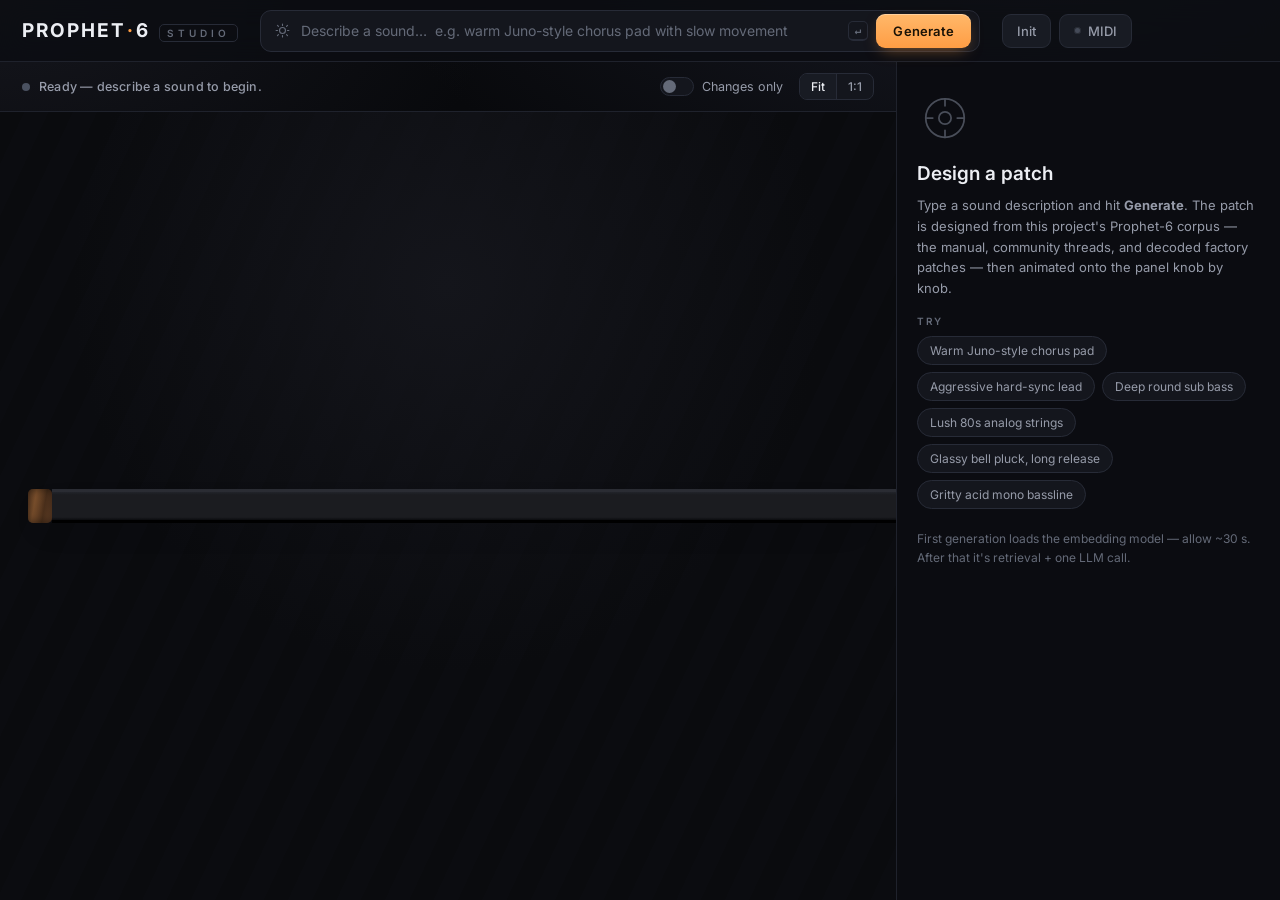
==== src/ui/static/studio.html @ b37401de "Initial public release: Prophet-6 RAG knowledge engine Measurement-first domain RAG: structure-aware" ====
<!DOCTYPE html>
<html lang="en">
<head>
<meta charset="utf-8">
<title>Prophet-6 Studio · Patch Designer</title>
<meta name="viewport" content="width=device-width, initial-scale=1">
<link rel="preconnect" href="https://fonts.googleapis.com">
<link rel="stylesheet" href="studio.css">
</head>
<body>

<!-- ============================ top command bar ============================ -->
<header class="topbar">
  <div class="wordmark">
    <span class="mark">PROPHET<i>·</i>6</span>
    <span class="studio">STUDIO</span>
  </div>

  <form id="queryForm" class="cmd" autocomplete="off">
    <svg class="cmd-ic" viewBox="0 0 24 24" aria-hidden="true">
      <path d="M12 3v2M12 19v2M5 12H3M21 12h-2M6.3 6.3 4.9 4.9M19.1 19.1l-1.4-1.4M17.7 6.3l1.4-1.4M4.9 19.1l1.4-1.4" />
      <circle cx="12" cy="12" r="4.2"/>
    </svg>
    <input id="queryInput" type="text"
           placeholder="Describe a sound…  e.g. warm Juno-style chorus pad with slow movement">
    <kbd class="cmd-hint">↵</kbd>
    <button id="goBtn" type="submit" class="primary">
      <span class="label">Generate</span>
      <span class="spinner" aria-hidden="true"></span>
    </button>
  </form>

  <div class="actions">
    <button id="resetBtn" type="button" class="ghost" title="Return every control to the INIT patch">
      Init
    </button>
    <button id="midiBtn" type="button" class="ghost midi-pill" title="MIDI output to a connected Prophet-6">
      <span class="dot"></span> MIDI
    </button>
  </div>

  <!-- MIDI popover (D-030 controls, restyled) -->
  <div id="midiPanel" class="popover" hidden>
    <div class="pop-head">
      <span>Hardware output</span>
      <button id="midiClose" class="x" type="button" aria-label="Close">✕</button>
    </div>
    <p class="pop-note">Send the generated patch to a connected Prophet-6 as one edit-buffer
       dump. Saved programs are never overwritten.</p>
    <button id="midiToggle" type="button" class="toggle-wide off">MIDI output is OFF</button>
    <label class="pop-row">
      <span>Port</span>
      <select id="midiPort" disabled></select>
    </label>
    <button id="midiCapture" type="button" class="ghost wide" disabled
            title="Read the Prophet-6's current edit buffer into the panel">
      Capture current patch ⤓
    </button>
    <p id="midiHint" class="pop-hint">Web MIDI needs Chrome or Edge.</p>
  </div>
</header>

<!-- =============================== workspace =============================== -->
<main class="workspace">

  <!-- centre: the Prophet-6 unit on a modern stage -->
  <section class="center-col">
    <div class="stage-bar">
      <div id="status" class="status idle">Ready — describe a sound to begin.</div>
      <div class="stage-tools">
        <label class="switch" title="Dim the panel sections the patch didn't touch">
          <input id="changesOnly" type="checkbox">
          <span class="track"></span>
          <span class="text">Changes only</span>
        </label>
        <div class="zoom" role="group" aria-label="Zoom">
          <button id="zoomFit" type="button" class="on">Fit</button>
          <button id="zoom100" type="button">1:1</button>
        </div>
      </div>
    </div>

    <div id="stage" class="stage">
      <div id="unit" class="unit synth">
        <div class="cheek left"></div>
        <main id="panel"><!-- hardware panel rendered from /api/schema --></main>
        <div class="cheek right"></div>
      </div>
    </div>
  </section>

  <!-- right: the inspector -->
  <aside class="inspector">
    <div id="inspector" class="inspector-inner">
      <div class="empty">
        <div class="empty-glyph">
          <svg viewBox="0 0 64 64" aria-hidden="true">
            <circle cx="32" cy="32" r="22"/>
            <circle cx="32" cy="32" r="7"/>
            <path d="M32 10v8M32 46v8M10 32h8M46 32h8"/>
          </svg>
        </div>
        <h2>Design a patch</h2>
        <p>Type a sound description and hit <b>Generate</b>. The patch is designed from this
           project's Prophet-6 corpus — the manual, community threads, and decoded factory
           patches — then animated onto the panel knob by knob.</p>
        <div class="suggest">
          <span class="suggest-label">Try</span>
          <button class="chip" type="button">Warm Juno-style chorus pad</button>
          <button class="chip" type="button">Aggressive hard-sync lead</button>
          <button class="chip" type="button">Deep round sub bass</button>
          <button class="chip" type="button">Lush 80s analog strings</button>
          <button class="chip" type="button">Glassy bell pluck, long release</button>
          <button class="chip" type="button">Gritty acid mono bassline</button>
        </div>
        <p class="fineprint">First generation loads the embedding model — allow ~30&nbsp;s.
           After that it's retrieval + one LLM call.</p>
      </div>
    </div>
  </aside>

</main>

<script src="studio.js"></script>
</body>
</html>
---- src/ui/static/studio.css ----
/* Prophet-6 Studio — the faithful hardware unit (identical to the original panel)
   centred on a modern stage, framed by a modern command bar + inspector.
   The "## HARDWARE PANEL" block is reproduced from the original style.css so the unit
   looks exactly like the real desktop module; everything else is the modern surround.
   Shares the same /api endpoints as index.html — no server change. */

@import url("https://fonts.googleapis.com/css2?family=Inter:wght@400;500;600;700&family=JetBrains+Mono:wght@500;600&display=swap");

:root {
  /* modern surround */
  --bg:        #08090c;
  --surface:   #14161d;
  --surface-2: #181b23;
  --raised:    #1d212b;
  --border:    #272b37;
  --border-soft:#1f222c;
  --text:      #eceef3;
  --text-dim:  #969ba9;
  --text-faint:#646a78;
  --amber:     #ff9d44;
  --amber-soft:#ffb86a;
  --warm-2:    #ff6a4d;
  --blue:      #6fa8ff;

  /* hardware face (from the original) */
  --face: #1b1c20;
  --face-edge: #0b0c0f;
  --cream: #e7decb;
  --cream-dim: #9b948466;
  --line: #cfc6b866;
  --led-off: #3a1410;
  --led-on: #ff4f2a;
  --seg: #ff2a18;
  --hl: #ffb24d;           /* highlight for adjusted controls */

  /* provenance badges */
  --manual:  #7fd08a;
  --reddit:  #ff9d5c;
  --patch:   #6fb8ff;
  --general: #9aa3b2;

  --shadow: 0 1px 0 #ffffff08 inset, 0 10px 30px -12px #000a;
  font-family: "Inter", "Segoe UI", system-ui, sans-serif;
}

* { box-sizing: border-box; }
html, body { height: 100%; }
body {
  margin: 0; color: var(--text); font-size: 14px; -webkit-font-smoothing: antialiased;
  display: flex; flex-direction: column; overflow: hidden;
  background:
    radial-gradient(1100px 560px at 80% -8%, #181a24 0%, transparent 60%),
    radial-gradient(900px 500px at 0% 0%, #15161d 0%, transparent 55%), var(--bg);
  background-attachment: fixed;
}
::selection { background: #ff9d4455; }

/* ============================== top bar ============================== */
.topbar {
  position: relative; z-index: 30;
  display: flex; align-items: center; gap: 22px; padding: 0 22px;
  height: 62px; flex: none;
  background: #0c0d12cc; backdrop-filter: blur(14px);
  border-bottom: 1px solid var(--border-soft);
}
.wordmark { display: flex; align-items: baseline; gap: 9px; user-select: none; }
.wordmark .mark { font-size: 19px; font-weight: 700; letter-spacing: 2px; }
.wordmark .mark i { color: var(--amber); font-style: normal; padding: 0 1px; }
.wordmark .studio {
  font-size: 10px; font-weight: 600; letter-spacing: 4px; color: var(--text-faint);
  border: 1px solid var(--border); border-radius: 5px; padding: 2px 7px;
}
.cmd {
  flex: 1; max-width: 720px; display: flex; align-items: center; gap: 8px;
  background: var(--surface); border: 1px solid var(--border); border-radius: 11px;
  padding: 0 8px 0 13px; height: 42px; transition: border-color .2s, box-shadow .2s;
}
.cmd:focus-within { border-color: #4a4030; box-shadow: 0 0 0 3px #ff9d4422; }
.cmd-ic { width: 17px; height: 17px; flex: none; fill: none; stroke: var(--text-faint);
          stroke-width: 1.6; stroke-linecap: round; }
.cmd:focus-within .cmd-ic { stroke: var(--amber); }
#queryInput {
  flex: 1; min-width: 0; height: 100%; border: 0; outline: 0; background: transparent;
  color: var(--text); font-size: 14px; font-family: inherit;
}
#queryInput::placeholder { color: var(--text-faint); }
.cmd-hint {
  font: 600 11px/1 "JetBrains Mono", monospace; color: var(--text-faint);
  border: 1px solid var(--border); border-bottom-width: 2px; border-radius: 5px;
  padding: 3px 6px; flex: none;
}
button { font-family: inherit; cursor: pointer; border: 0; }
.primary {
  display: inline-flex; align-items: center; gap: 8px; height: 34px; padding: 0 17px;
  border-radius: 9px; font-size: 13px; font-weight: 600; letter-spacing: .2px;
  color: #1a1206; background: linear-gradient(180deg, var(--amber-soft), var(--amber));
  box-shadow: 0 1px 0 #ffffff55 inset, 0 6px 16px -6px #ff9d4488; transition: filter .15s, transform .05s;
}
.primary:hover { filter: brightness(1.06); }
.primary:active { transform: translateY(1px); }
.primary:disabled { filter: grayscale(.3) brightness(.8); cursor: wait; }
.primary .spinner { display: none; width: 14px; height: 14px; border-radius: 50%;
  border: 2px solid #1a120655; border-top-color: #1a1206; animation: spin .7s linear infinite; }
.primary.loading .label { display: none; }
.primary.loading .spinner { display: inline-block; }
@keyframes spin { to { transform: rotate(360deg); } }

.actions { display: flex; align-items: center; gap: 8px; }
.ghost {
  height: 34px; padding: 0 14px; border-radius: 9px; font-size: 13px; font-weight: 500;
  color: var(--text-dim); background: var(--surface-2); border: 1px solid var(--border);
  transition: color .15s, border-color .15s, background .15s;
}
.ghost:hover { color: var(--text); border-color: #3a3f4d; }
.ghost:disabled { opacity: .45; cursor: not-allowed; }
.midi-pill { display: inline-flex; align-items: center; gap: 7px; }
.midi-pill .dot { width: 7px; height: 7px; border-radius: 50%; background: #444a58;
  box-shadow: inset 0 0 0 1px #0006; transition: background .2s, box-shadow .2s; }
.midi-pill.on { color: var(--text); border-color: #4a4030; }
.midi-pill.on .dot { background: var(--amber); box-shadow: 0 0 9px var(--amber); }

/* MIDI popover */
.popover {
  position: absolute; top: 56px; right: 18px; width: 290px; z-index: 40;
  background: var(--raised); border: 1px solid var(--border); border-radius: 13px;
  box-shadow: 0 20px 50px -16px #000c; padding: 14px; animation: pop .14s ease-out;
}
@keyframes pop { from { opacity: 0; transform: translateY(-6px); } }
.pop-head { display: flex; justify-content: space-between; align-items: center;
  font-weight: 600; margin-bottom: 8px; }
.pop-head .x { background: none; color: var(--text-faint); font-size: 13px; padding: 2px 6px;
  border-radius: 6px; }
.pop-head .x:hover { color: var(--text); background: var(--surface); }
.pop-note { color: var(--text-dim); font-size: 12px; line-height: 1.5; margin: 0 0 12px; }
.toggle-wide {
  width: 100%; height: 38px; border-radius: 9px; font-size: 12.5px; font-weight: 600;
  letter-spacing: .3px; margin-bottom: 10px; transition: background .2s, color .2s, box-shadow .2s;
}
.toggle-wide.off { background: var(--surface); color: var(--text-dim); border: 1px solid var(--border); }
.toggle-wide.on  { background: linear-gradient(180deg, var(--amber-soft), var(--amber));
  color: #1a1206; box-shadow: 0 0 18px -4px var(--amber); }
.pop-row { display: flex; align-items: center; justify-content: space-between; gap: 8px;
  font-size: 12.5px; color: var(--text-dim); margin-bottom: 10px; }
.pop-row select {
  flex: 1; max-width: 190px; height: 32px; padding: 0 8px; border-radius: 8px;
  background: var(--surface); color: var(--text); border: 1px solid var(--border); font-family: inherit;
}
.pop-row select:disabled { opacity: .45; }
.ghost.wide { width: 100%; height: 36px; }
.pop-hint { color: var(--text-faint); font-size: 11px; margin: 10px 0 0; line-height: 1.5; }

/* ============================== workspace ============================== */
.workspace {
  flex: 1; min-height: 0; display: grid; grid-template-columns: minmax(0, 1fr) 384px;
}
.center-col { min-width: 0; display: flex; flex-direction: column; }
.stage-bar {
  display: flex; align-items: center; justify-content: space-between; gap: 14px;
  padding: 11px 22px; border-bottom: 1px solid var(--border-soft); flex: none;
}
.status {
  font-size: 12.5px; font-weight: 500; letter-spacing: .2px; display: inline-flex;
  align-items: center; gap: 9px; min-height: 18px; color: var(--text-dim);
}
.status::before {
  content: ""; width: 8px; height: 8px; border-radius: 50%; flex: none;
  background: var(--text-faint); transition: background .2s;
}
.status.idle::before    { background: #4a5160; }
.status.working::before { background: var(--amber); animation: pulse 1.1s ease-in-out infinite; }
.status.done::before    { background: var(--manual); box-shadow: 0 0 8px var(--manual); }
.status.error::before   { background: var(--warm-2); box-shadow: 0 0 8px var(--warm-2); }
.status.working { color: var(--amber-soft); }
.status.error   { color: #ff9b86; }
@keyframes pulse { 0%,100% { box-shadow: 0 0 0 0 #ff9d4400; } 50% { box-shadow: 0 0 0 5px #ff9d4422; } }

.stage-tools { display: flex; align-items: center; gap: 16px; }
.switch { display: inline-flex; align-items: center; gap: 8px; cursor: pointer; user-select: none; }
.switch input { position: absolute; opacity: 0; pointer-events: none; }
.switch .track { width: 34px; height: 19px; border-radius: 11px; background: var(--surface);
  border: 1px solid var(--border); position: relative; transition: background .2s, border-color .2s; }
.switch .track::after { content: ""; position: absolute; top: 2px; left: 2px; width: 13px; height: 13px;
  border-radius: 50%; background: var(--text-faint); transition: transform .2s, background .2s; }
.switch input:checked + .track { background: #3a2e1c; border-color: #5a4324; }
.switch input:checked + .track::after { transform: translateX(15px); background: var(--amber); }
.switch .text { font-size: 12.5px; color: var(--text-dim); }
.zoom { display: inline-flex; background: var(--surface); border: 1px solid var(--border);
  border-radius: 8px; overflow: hidden; }
.zoom button { padding: 5px 11px; font-size: 12px; font-weight: 500; color: var(--text-dim);
  background: transparent; }
.zoom button.on { background: var(--surface-2); color: var(--text); }
.zoom button + button { border-left: 1px solid var(--border); }

/* the stage: holds the centred, auto-fit hardware unit on a "desk" backdrop */
.stage {
  flex: 1; min-height: 0; display: flex; overflow: auto;
  padding: 28px; position: relative;
  background:
    radial-gradient(60% 70% at 50% 22%, #14151b 0%, transparent 70%),
    repeating-linear-gradient(115deg, #0a0b0e 0 22px, #0b0c10 22px 44px);
}
.stage::-webkit-scrollbar { width: 11px; height: 11px; }
.stage::-webkit-scrollbar-thumb { background: #232734; border-radius: 8px;
  border: 3px solid transparent; background-clip: padding-box; }
.unit { margin: auto; display: flex; min-width: 0; align-self: flex-start;
  border-radius: 8px; box-shadow: 0 40px 80px -30px #000e, 0 12px 30px -16px #000a; }

/* ============================================================= *
 *  ## HARDWARE PANEL — reproduced from the original style.css   *
 *  so the unit is identical to the real Prophet-6 desktop.      *
 * ============================================================= */
.cheek {
  width: 24px; flex: none; align-self: stretch; border-radius: 5px;
  background: linear-gradient(100deg, #5a3a22, #7a4f2c 30%, #4a2f1b 65%, #6b452a);
  box-shadow: inset 0 0 8px #0008;
}
main#panel {
  display: flex; flex-direction: column; gap: 10px;
  padding: 14px 12px; min-width: 1500px;
  background: linear-gradient(180deg, #22242a, var(--face) 10%, var(--face) 90%, var(--face-edge));
  border-top: 3px solid #2a2c33; border-bottom: 3px solid #000;
}
.band { display: flex; gap: 8px; align-items: stretch; }
.col  { display: flex; flex-direction: column; gap: 8px; flex: none; }
.col > .band { flex: 1; }
.col > .section { flex: 1; }
.section {
  border: 1px solid var(--line); border-radius: 5px;
  padding: 16px 7px 5px; position: relative; flex: none;
  display: flex; gap: 6px; align-items: flex-start;
}
.section > h2 {
  position: absolute; top: -8px; left: 9px; margin: 0; padding: 0 6px;
  font-size: 9px; font-weight: 600; letter-spacing: 1.6px; text-transform: uppercase;
  color: var(--cream); background: var(--face); white-space: nowrap;
}
.section.touched > h2 { color: var(--hl); }
.section.plain { border-color: transparent; }
.section.grid2 { display: grid; grid-template-columns: repeat(2, auto); align-content: space-evenly; }
.section.tall { align-self: stretch; }
.section.bottom { align-items: flex-end; padding-bottom: 4px; }
.section.digits { gap: 3px; }
.subgroup { border-left: 1px solid var(--line); padding-left: 6px; }
.subgroup .subrow { display: flex; gap: 4px; }
.grouplabel {
  font-size: 8px; letter-spacing: 1.2px; text-transform: uppercase;
  color: var(--cream); margin-bottom: 2px; text-align: center;
}
.param { width: 54px; text-align: center; position: relative; border-radius: 5px; padding: 3px 1px; flex: none; }
.param .plabel {
  font-size: 8px; letter-spacing: .6px; text-transform: uppercase;
  color: var(--cream); margin-top: 2px; line-height: 1.25;
}
.param .readout { font-size: 9.5px; color: var(--cream-dim); min-height: 11px; margin-top: 1px; }
.param.deco { opacity: .82; }
.dial {
  width: 38px; height: 38px; margin: 0 auto; border-radius: 50%; position: relative;
  background: radial-gradient(circle at 35% 30%, #3c3f48, #131418 70%);
  box-shadow: 0 2px 5px #000c, inset 0 1px 1px #ffffff22;
}
.param.mini .dial { width: 30px; height: 30px; }
.param.mini { width: 46px; }
.dial .pointer { position: absolute; inset: 0; transition: transform .45s cubic-bezier(.3,.9,.35,1.05); }
.dial .pointer::before {
  content: ""; position: absolute; left: 50%; top: 3px; width: 2.5px; height: 12px;
  margin-left: -1.25px; border-radius: 2px; background: var(--cream);
}
.param.mini .pointer::before { height: 9px; top: 2px; }
.param.bipolar .dial::after {
  content: ""; position: absolute; left: 50%; top: -6px; width: 1px; height: 4px;
  margin-left: -.5px; background: var(--cream-dim);
}
.param.toggle { width: 48px; }
.ledbtn {
  width: 26px; height: 21px; padding: 0; border-radius: 3px;
  background: linear-gradient(#34363e, #1c1d22); border: 1px solid #000;
  box-shadow: 0 2px 3px #000a; display: inline-flex; align-items: center; justify-content: center;
}
.led {
  width: 8px; height: 8px; border-radius: 50%; background: var(--led-off);
  box-shadow: inset 0 1px 2px #0009; transition: background .25s, box-shadow .25s;
}
.on > .led, .opt.on .led, .fled.on .led, .capbtn.on .led {
  background: var(--led-on); box-shadow: 0 0 8px var(--led-on);
}
.param.select { width: 64px; text-align: left; }
.param.select .opts { display: flex; flex-direction: column; gap: 1px; }
.opt { display: flex; align-items: center; gap: 4px; font-size: 7.5px; letter-spacing: .4px;
       text-transform: uppercase; color: var(--cream-dim); cursor: default; }
.opt .led { width: 6px; height: 6px; flex: none; }
.opt.on { color: var(--cream); }
.param.select .plabel { text-align: center; }
.param.hf { width: 44px; }
.fpair { width: 38px; text-align: center; flex: none; padding-top: 1px; }
.fpair .param.fled {
  width: auto; display: flex; align-items: center; gap: 4px; justify-content: flex-start;
  padding: 2px 4px; margin: 1px 0;
}
.fled .led { width: 7px; height: 7px; }
.fled .flabel { font-size: 8px; letter-spacing: .6px; color: var(--cream); }
.param.display { width: 64px; }
.dispwin {
  position: relative; height: 28px; overflow: hidden;
  display: flex; align-items: center; justify-content: center;
  background: linear-gradient(180deg, #070101 0%, #160302 45%, #0d0202 100%);
  border: 2px solid #000; border-radius: 4px;
  box-shadow: inset 0 2px 5px #000e, inset 0 -1px 1px #1a0505, 0 1px 0 #ffffff18;
  color: var(--seg); font-size: 14px; letter-spacing: 2px;
  font-family: Consolas, "Lucida Console", monospace; font-weight: 700;
  font-style: italic;
  text-shadow: 0 0 3px var(--seg), 0 0 9px #ff2a1880;
  transition: opacity .2s;
}
.dispwin::before {
  content: "888"; position: absolute; inset: 0;
  display: flex; align-items: center; justify-content: center;
  color: #ff2a18; opacity: .09; text-shadow: none; pointer-events: none;
}
.dispwin::after {
  content: ""; position: absolute; left: 0; right: 0; top: 0; height: 45%;
  background: linear-gradient(180deg, #ffffff14, transparent); pointer-events: none;
}
.param.encoder .dial {
  background: radial-gradient(circle at 35% 30%, #41444e, #15161a 72%);
}
.miniscreen {
  position: relative; height: 17px; margin: 3px 3px 0; overflow: hidden;
  display: flex; align-items: center; justify-content: center;
  background: linear-gradient(180deg, #070101, #160302 45%, #0d0202);
  border: 1px solid #000; border-radius: 3px;
  box-shadow: inset 0 1px 3px #000d, 0 1px 0 #ffffff14;
  color: var(--seg); font-size: 10.5px; letter-spacing: 1.2px;
  font-family: Consolas, "Lucida Console", monospace;
  font-weight: 700; font-style: italic;
  text-shadow: 0 0 2px var(--seg), 0 0 6px #ff2a1870;
}
.miniscreen::before {
  content: "888"; position: absolute; inset: 0;
  display: flex; align-items: center; justify-content: center;
  color: #ff2a18; opacity: .09; text-shadow: none; pointer-events: none;
}
.param.cap { width: 52px; }
.capbtn {
  width: 34px; height: 30px; padding: 0; border-radius: 3px;
  background: linear-gradient(#2e3037, #17181c); border: 1px solid #000;
  box-shadow: 0 3px 4px #000b, inset 0 1px 0 #ffffff1c;
  display: inline-flex; align-items: flex-start; justify-content: center; padding-top: 4px;
}
.capbtn.red { background: linear-gradient(#a32a1e, #6e1a12); }
.capbtn .led { width: 7px; height: 7px; }
.logo-badge {
  font-size: 21px; font-style: italic; font-weight: 700; letter-spacing: 1px;
  color: var(--cream); border: 2px solid var(--cream); border-radius: 6px;
  padding: 4px 14px; margin: 6px 8px 2px; white-space: nowrap;
}
/* highlight states */
.param.changed { box-shadow: 0 0 0 1.5px var(--hl), 0 0 14px #ffb24d66; }
.param.moving, .param.peek { box-shadow: 0 0 0 2px var(--hl), 0 0 22px #ffb24dcc; background: #ffb24d14; }
.param.changed .plabel, .param.changed .flabel { color: var(--hl); }

/* "changes only" — dim untouched sections that actually carry params */
#panel.filtered .section.touched { transition: opacity .25s; }
#panel.filtered .section:not(.touched):not(.plain) { opacity: .28; filter: saturate(.4); }

/* ============================== inspector ============================== */
.inspector { border-left: 1px solid var(--border-soft); background: #0b0c11;
  display: flex; flex-direction: column; min-height: 0; }
.inspector-inner { overflow-y: auto; padding: 20px; flex: 1; }
.inspector-inner::-webkit-scrollbar { width: 11px; }
.inspector-inner::-webkit-scrollbar-thumb { background: #232734; border-radius: 8px;
  border: 3px solid transparent; background-clip: padding-box; }

.empty { text-align: left; padding-top: 8px; }
.empty-glyph { width: 56px; height: 56px; margin-bottom: 16px; }
.empty-glyph svg { width: 100%; height: 100%; fill: none; stroke: var(--text-faint);
  stroke-width: 2; stroke-linecap: round; opacity: .7; }
.empty h2 { margin: 0 0 10px; font-size: 19px; font-weight: 600; }
.empty p { color: var(--text-dim); line-height: 1.6; font-size: 13px; margin: 0 0 16px; }
.empty .fineprint { color: var(--text-faint); font-size: 12px; }
.suggest { display: flex; flex-wrap: wrap; gap: 7px; margin-bottom: 20px; align-items: center; }
.suggest-label { font-size: 10px; font-weight: 600; letter-spacing: 1.5px; text-transform: uppercase;
  color: var(--text-faint); width: 100%; margin-bottom: 2px; }
.chip {
  font-size: 12px; color: var(--text-dim); background: var(--surface);
  border: 1px solid var(--border); border-radius: 20px; padding: 6px 12px; transition: all .15s;
}
.chip:hover { color: var(--text); border-color: var(--amber); background: #1c1812; }

.result h2 { margin: 0 0 3px; font-size: 22px; font-weight: 700; letter-spacing: -.2px; }
.result .query-echo { color: var(--text-faint); font-size: 12px; margin: 0 0 14px; font-style: italic; }
.summary { color: var(--text-dim); line-height: 1.65; font-size: 13.5px; margin: 0 0 16px; }
.stats { display: flex; gap: 8px; margin-bottom: 18px; flex-wrap: wrap; }
.stat { flex: 1; min-width: 84px; background: var(--surface); border: 1px solid var(--border-soft);
  border-radius: 10px; padding: 10px 11px; }
.stat .n { font: 700 19px/1 "JetBrains Mono", monospace; color: var(--text); }
.stat .n.amber { color: var(--amber); }
.stat .k { font-size: 10px; letter-spacing: .8px; text-transform: uppercase; color: var(--text-faint);
  margin-top: 5px; }
.section-title { font-size: 10px; font-weight: 600; letter-spacing: 1.5px; text-transform: uppercase;
  color: var(--text-faint); margin: 18px 0 9px; display: flex; align-items: center; gap: 8px; }
.section-title::after { content: ""; flex: 1; height: 1px; background: var(--border-soft); }
.change {
  border: 1px solid var(--border-soft); border-left: 2px solid #333a47; border-radius: 9px;
  padding: 9px 11px; margin-bottom: 8px; background: var(--surface);
  transition: border-color .25s, background .25s; cursor: default;
}
.change:hover, .change.lit { border-left-color: var(--amber); background: #181410; }
.change.lit { border-color: #4a3a22; }
.change .head { display: flex; justify-content: space-between; align-items: baseline; gap: 10px; }
.change .pname { font-weight: 600; font-size: 13px; color: var(--text); }
.change .pname small { color: var(--text-faint); font-weight: 500; font-size: 11px; }
.change .pval { font: 600 12.5px/1 "JetBrains Mono", monospace; color: var(--amber-soft);
  white-space: nowrap; flex: none; }
.change .why { color: var(--text-dim); font-size: 12px; line-height: 1.5; margin-top: 5px; }
.badge { display: inline-block; margin-top: 8px; padding: 2px 8px; border-radius: 20px;
  font-size: 10px; font-weight: 600; letter-spacing: .3px; }
.badge.manual  { background: #16271a; color: var(--manual); }
.badge.reddit  { background: #2e1d10; color: var(--reddit); }
.badge.patch   { background: #102434; color: var(--patch); }
.badge.general { background: #20242c; color: var(--general); }
.tip { display: flex; gap: 9px; align-items: flex-start; margin: 16px 0; padding: 11px 13px;
  background: #101a26; border: 1px solid #1d3144; border-radius: 10px;
  color: #b9d2ec; font-size: 12.5px; line-height: 1.55; }
.tip svg { width: 15px; height: 15px; flex: none; margin-top: 1px; fill: none; stroke: var(--blue);
  stroke-width: 1.8; stroke-linecap: round; }
.problems { margin: 14px 0; padding: 10px 12px; background: #261616; border: 1px solid #4a2727;
  border-radius: 10px; color: #e9a7a7; font-size: 12px; line-height: 1.5; }
.sources { margin-top: 8px; }
.sources a { display: flex; align-items: center; gap: 7px; color: var(--blue); font-size: 12px;
  text-decoration: none; padding: 5px 0; border-bottom: 1px solid var(--border-soft); }
.sources a:last-child { border-bottom: 0; }
.sources a:hover { color: #a9c8ff; }
.sources a .tag { font: 600 10px/1 "JetBrains Mono", monospace; color: var(--text-faint);
  background: var(--surface); border-radius: 5px; padding: 3px 6px; flex: none; }

/* ============================== responsive ============================== */
@media (max-width: 1180px) {
  body { overflow: auto; }
  .workspace { grid-template-columns: 1fr; }
  .stage { overflow: auto; }
  .inspector { border-left: 0; border-top: 1px solid var(--border-soft); }
  .inspector-inner { overflow: visible; }
}
@media (max-width: 720px) {
  .topbar { flex-wrap: wrap; height: auto; padding: 10px 14px; gap: 10px; }
  .cmd { order: 3; max-width: none; flex-basis: 100%; }
  .wordmark { flex: 1; }
  .stage-bar { flex-wrap: wrap; }
}
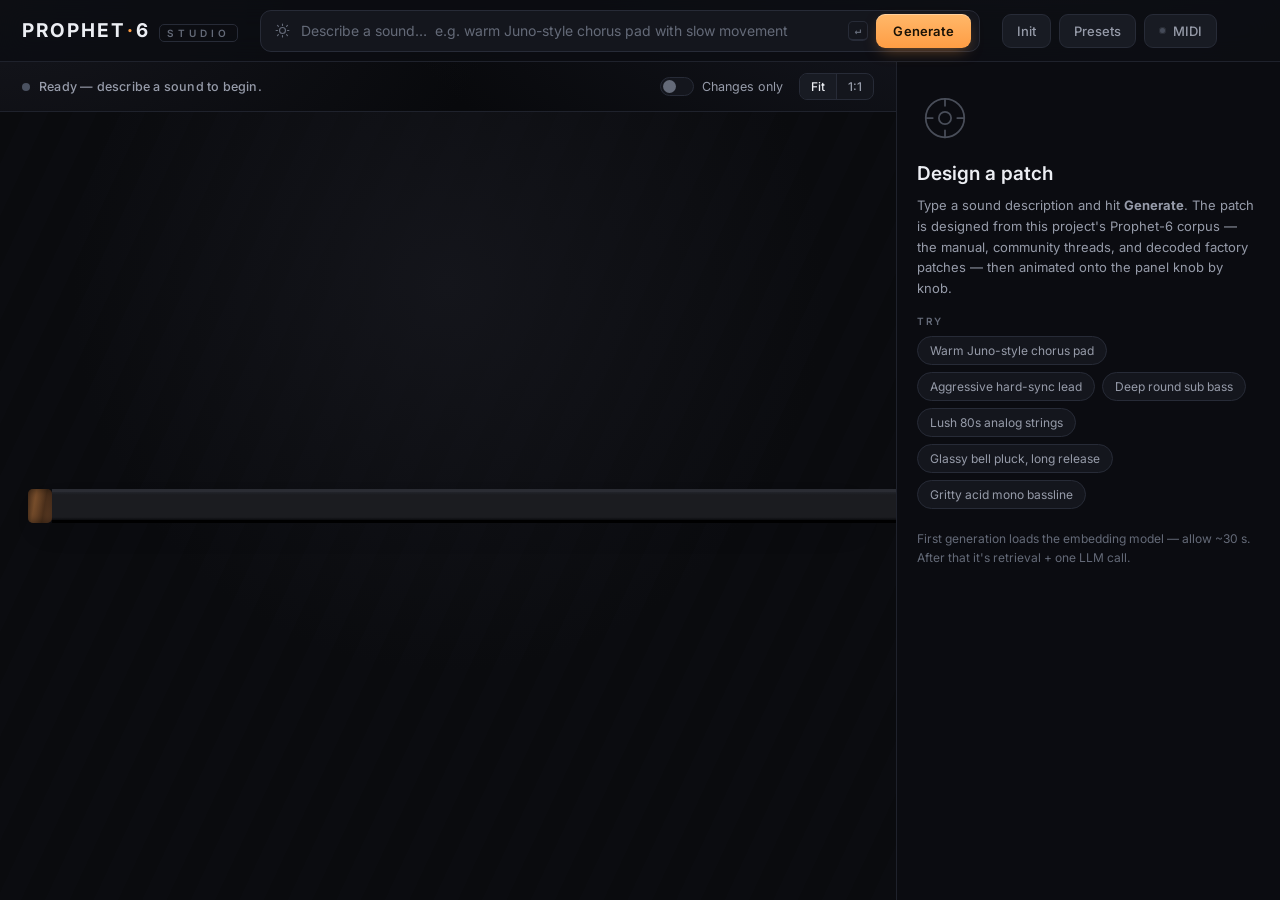
==== commit 5f64cb13: "feat(studio): save & load named presets Adds a Presets popover to the Studio (alongside Init / MIDI)" ====
--- a/src/ui/static/studio.html
+++ b/src/ui/static/studio.html
@@ -34,6 +34,9 @@
     <button id="resetBtn" type="button" class="ghost" title="Return every control to the INIT patch">
       Init
     </button>
+    <button id="presetBtn" type="button" class="ghost" title="Save the current patch, or load one you saved earlier">
+      Presets
+    </button>
     <button id="midiBtn" type="button" class="ghost midi-pill" title="MIDI output to a connected Prophet-6">
       <span class="dot"></span> MIDI
     </button>
@@ -57,6 +60,23 @@
       Capture current patch ⤓
     </button>
     <p id="midiHint" class="pop-hint">Web MIDI needs Chrome or Edge.</p>
+  </div>
+
+  <!-- Presets popover: save the current panel state under a name, reload it later -->
+  <div id="presetPanel" class="popover" hidden>
+    <div class="pop-head">
+      <span>Presets</span>
+      <button id="presetClose" class="x" type="button" aria-label="Close">✕</button>
+    </div>
+    <p class="pop-note">Save the patch currently on the panel under a name, or load one you
+       saved before. Stored locally on this machine.</p>
+    <div class="preset-save">
+      <input id="presetName" type="text" placeholder="Preset name…" maxlength="48" autocomplete="off">
+      <button id="presetSave" type="button" class="primary">Save</button>
+    </div>
+    <div class="section-title">Saved presets</div>
+    <div id="presetList" class="preset-list"></div>
+    <p id="presetHint" class="pop-hint"></p>
   </div>
 </header>
 
--- a/src/ui/static/studio.css
+++ b/src/ui/static/studio.css
@@ -148,6 +148,28 @@
 .pop-row select:disabled { opacity: .45; }
 .ghost.wide { width: 100%; height: 36px; }
 .pop-hint { color: var(--text-faint); font-size: 11px; margin: 10px 0 0; line-height: 1.5; }
+
+/* presets popover */
+.preset-save { display: flex; gap: 8px; margin-bottom: 6px; }
+.preset-save input { flex: 1; min-width: 0; height: 36px; padding: 0 11px; border-radius: 9px;
+  background: var(--surface); color: var(--text); border: 1px solid var(--border);
+  font-family: inherit; font-size: 13px; }
+.preset-save input::placeholder { color: var(--text-faint); }
+.preset-save input:focus { outline: 0; border-color: #4a4030; box-shadow: 0 0 0 3px #ff9d4422; }
+.preset-save .primary { height: 36px; }
+.preset-list { display: flex; flex-direction: column; gap: 6px; max-height: 230px; overflow-y: auto; }
+.preset-list::-webkit-scrollbar { width: 9px; }
+.preset-list::-webkit-scrollbar-thumb { background: #232734; border-radius: 8px;
+  border: 2px solid transparent; background-clip: padding-box; }
+.preset-row { display: flex; gap: 6px; align-items: stretch; }
+.preset-row .preset-load { flex: 1; min-width: 0; text-align: left; height: 34px; padding: 0 11px;
+  border-radius: 8px; background: var(--surface); color: var(--text); border: 1px solid var(--border);
+  font: 500 12.5px/1 inherit; cursor: pointer; overflow: hidden; text-overflow: ellipsis;
+  white-space: nowrap; transition: color .15s, border-color .15s, background .15s; }
+.preset-row .preset-load:hover { color: var(--text); border-color: var(--amber); background: #1c1812; }
+.preset-row .preset-del { width: 34px; flex: none; border-radius: 8px; background: var(--surface);
+  border: 1px solid var(--border); color: var(--text-faint); cursor: pointer; transition: color .15s, border-color .15s; }
+.preset-row .preset-del:hover { color: var(--warm-2); border-color: #4a2727; }
 
 /* ============================== workspace ============================== */
 .workspace {
